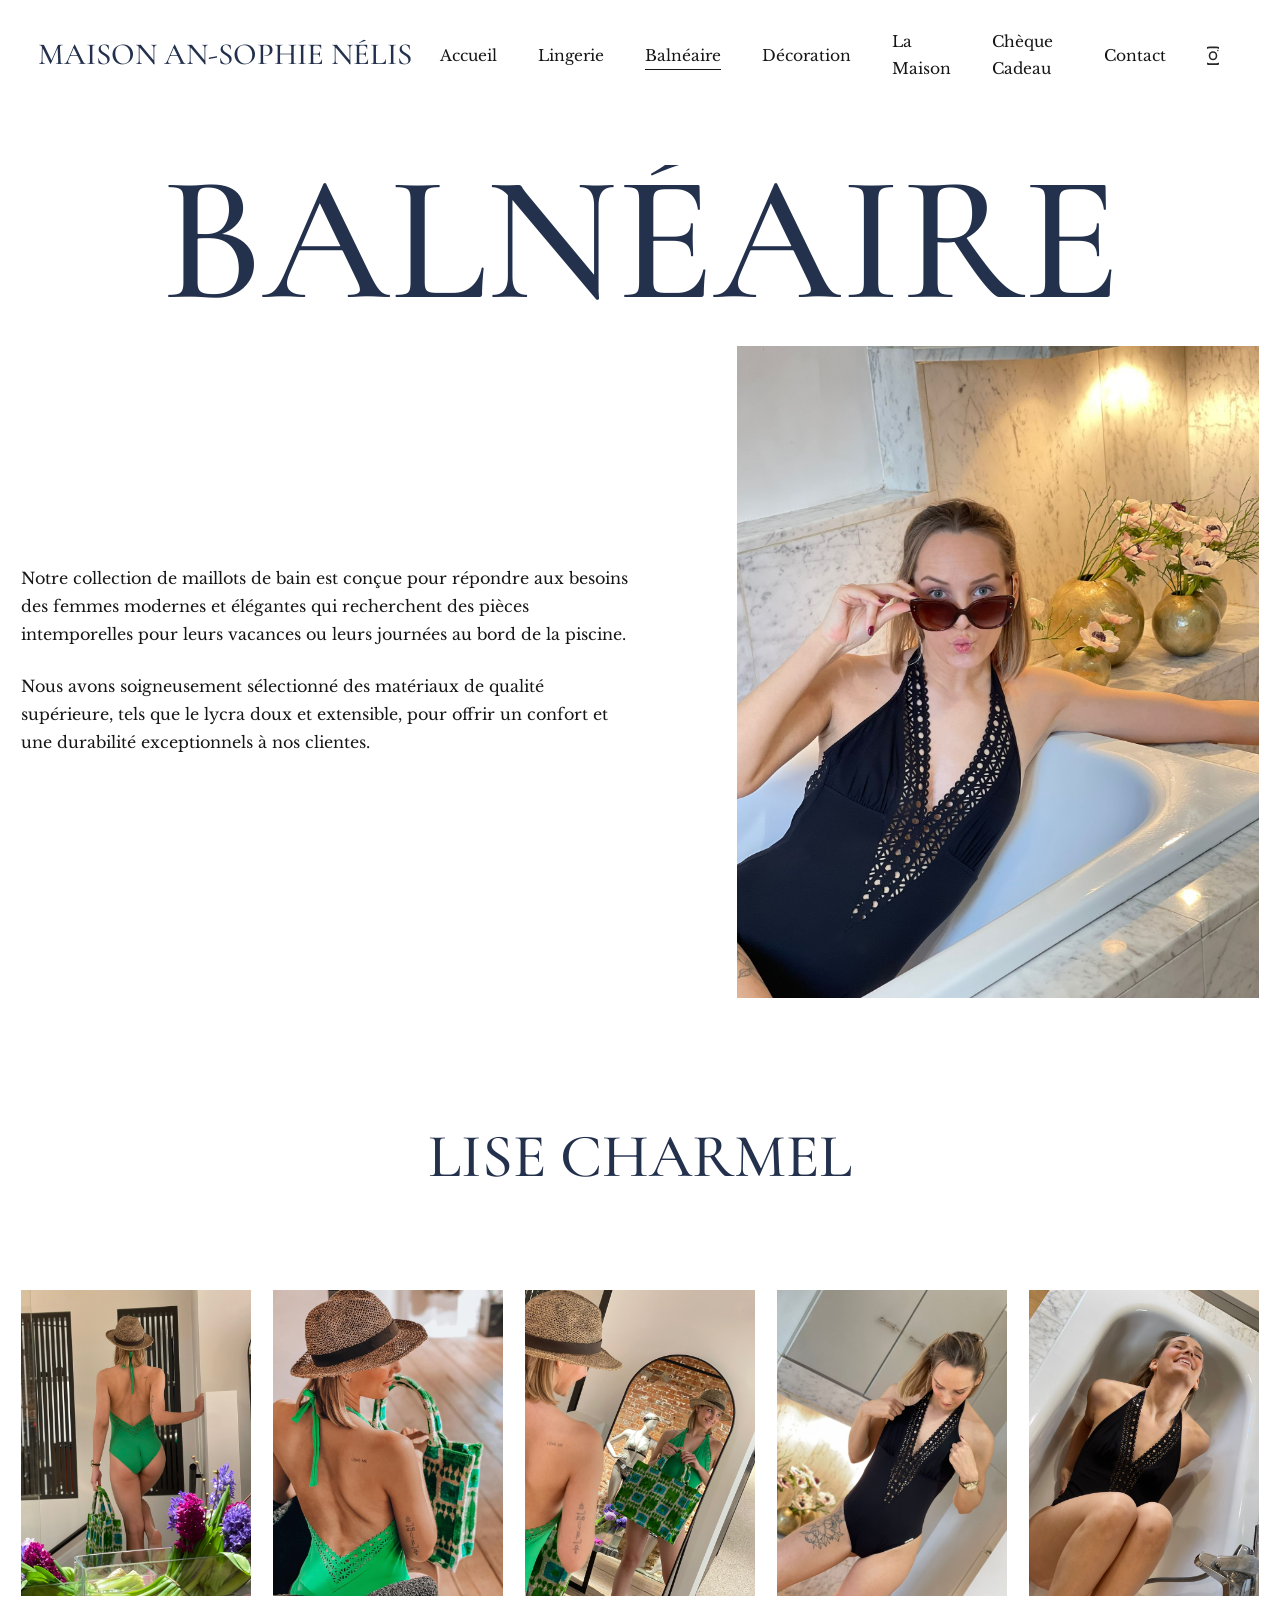
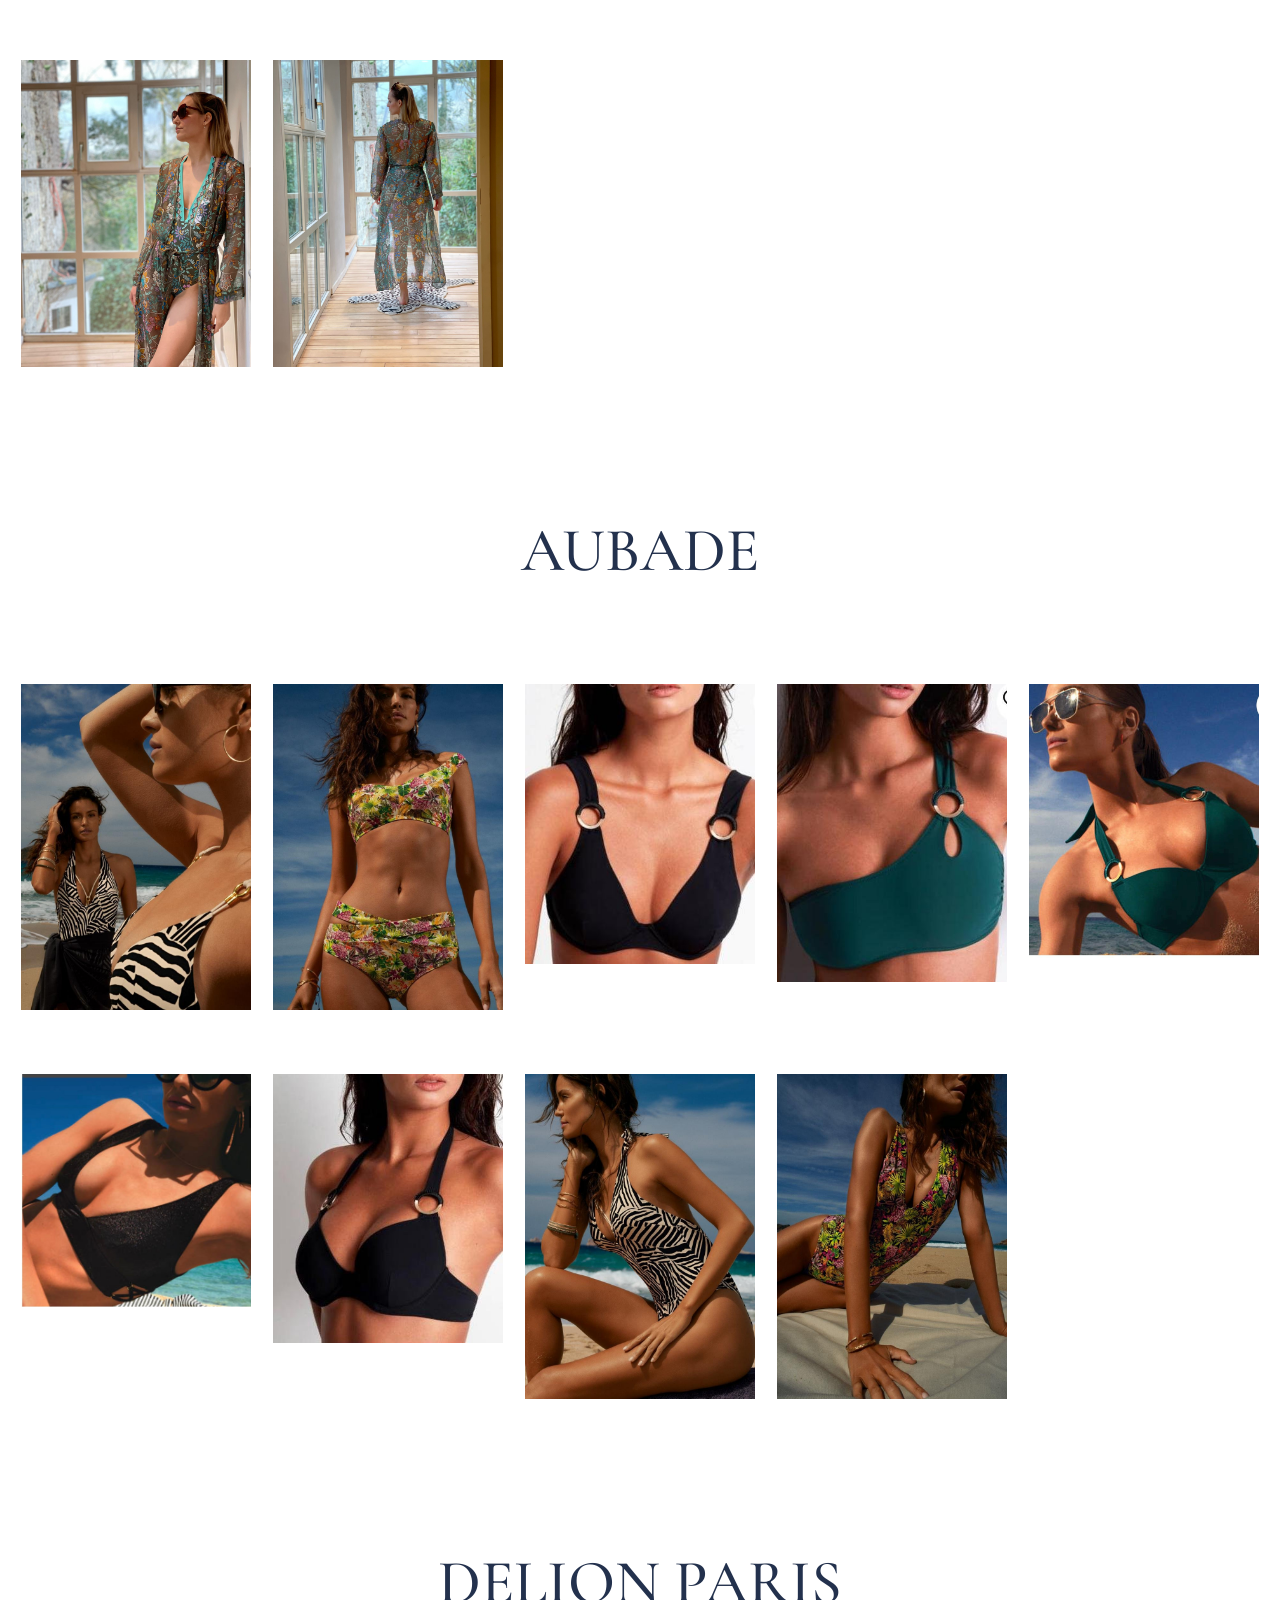
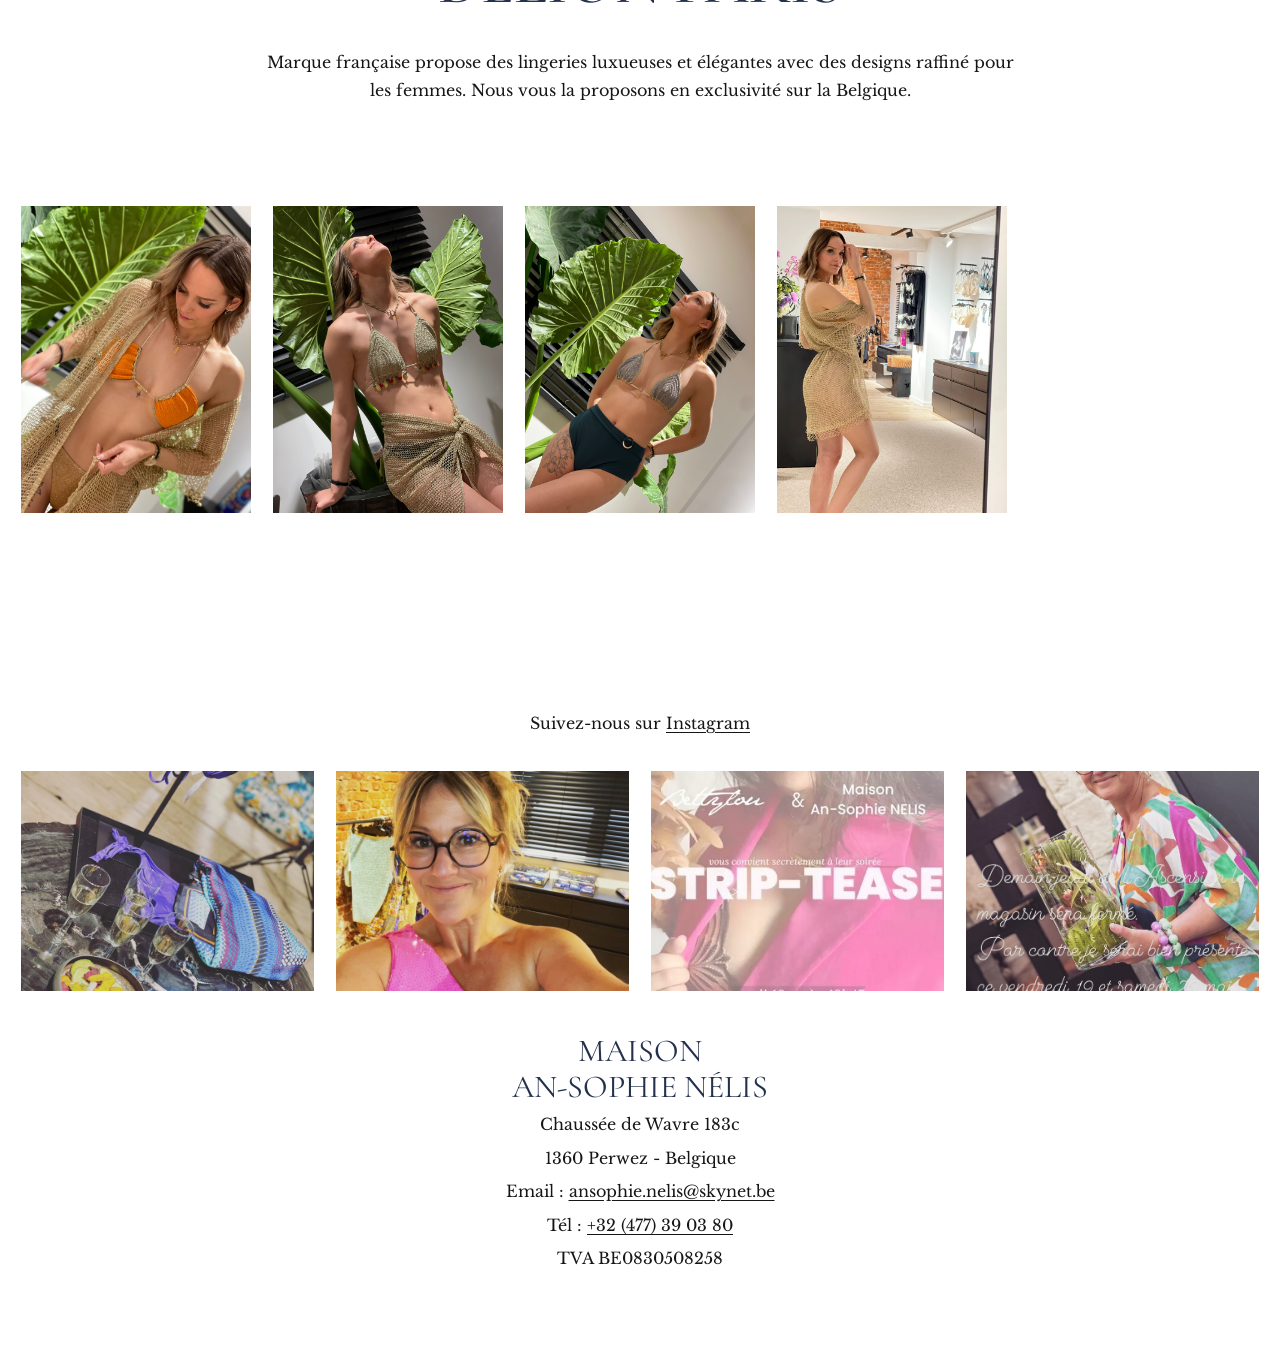
==== balneaire.html @ 910b3663 "Initial commit: Maison An-Sophie Nélis website - Clean and professional structure" ====
<!doctype html>
<html lang="fr-BE">
<head>
  <meta charset="utf-8">
  <meta name="viewport" content="width=device-width, initial-scale=1">
  <title>Balnéaire | Maison An-Sophie Nélis</title>
  <meta name="description" content="Collection de maillots de bain haut de gamme à Perwez Brabant Wallon, sélectionnée pour le confort, la durabilité et l'élégance.">
  <link rel="preconnect" href="https://fonts.googleapis.com">
  <link rel="preconnect" href="https://fonts.gstatic.com" crossorigin>
  <link href="https://fonts.googleapis.com/css2?family=Cormorant+Garamond:wght@500&amp;family=Libre+Baskerville:wght@400;700&amp;display=swap" rel="stylesheet">
  <link rel="stylesheet" href="styles.css">
</head>
<body>
  <header class="site-header">
    <a class="brand" href="index.html">Maison An-Sophie Nélis</a>
    <button class="menu-toggle" type="button" aria-label="Ouvrir le menu" aria-expanded="false"><span></span></button>
    <nav class="nav" aria-label="Navigation principale">
      <a href="index.html">Accueil</a><a href="lingerie.html">Lingerie</a><a href="balneaire.html" aria-current="page">Balnéaire</a><a href="decoration.html">Décoration</a><a href="la-maison.html">La Maison</a><a href="cheque-cadeau.html">Chèque Cadeau</a><a href="contact.html">Contact</a><a class="instagram" href="https://www.instagram.com/maisonansophienelis/" aria-label="Instagram">◎</a>
    </nav>
  </header>
  <main>
    <h1 class="page-title">Balnéaire</h1>
    <section class="hero intro-grid">
      <div class="intro-copy">
        <p>Notre collection de maillots de bain est conçue pour répondre aux besoins des femmes modernes et élégantes qui recherchent des pièces intemporelles pour leurs vacances ou leurs journées au bord de la piscine.</p>
        <p>Nous avons soigneusement sélectionné des matériaux de qualité supérieure, tels que le lycra doux et extensible, pour offrir un confort et une durabilité exceptionnels à nos clientes.</p>
      </div>
      <img class="portrait-media" src="img/swim-1.jpg" alt="Maillot de bain noir">
    </section>
    <section class="section">
      <article class="brand-section">
        <h2 class="section-title">Lise Charmel</h2>
        <div class="lingerie-gallery">
          <figure><img src="img/swim-2.jpg" alt="Collection Lise Charmel"></figure>
          <figure><img src="img/swim-3.jpg" alt="Collection Lise Charmel"></figure>
          <figure><img src="img/swim-4.jpg" alt="Collection Lise Charmel"></figure>
          <figure><img src="img/swim-5.jpg" alt="Collection Lise Charmel"></figure>
          <figure><img src="img/swim-6.jpg" alt="Collection Lise Charmel"></figure>
          <figure><img src="img/swim-7.jpg" alt="Collection Lise Charmel"></figure>
          <figure><img src="img/swim-8.jpg" alt="Collection Lise Charmel"></figure>
        </div>
      </article>

      <article class="brand-section">
        <h2 class="section-title">Aubade</h2>
        <div class="lingerie-gallery">
          <figure><img src="img/swim-9.jpg" alt="Collection Aubade"></figure>
          <figure><img src="img/swim-10.jpg" alt="Collection Aubade"></figure>
          <figure><img src="img/swim-11.jpg" alt="Collection Aubade"></figure>
          <figure><img src="img/swim-12.jpg" alt="Collection Aubade"></figure>
          <figure><img src="img/swim-13.jpg" alt="Collection Aubade"></figure>
          <figure><img src="img/swim-14.jpg" alt="Collection Aubade"></figure>
          <figure><img src="img/swim-15.jpg" alt="Collection Aubade"></figure>
          <figure><img src="img/swim-16.jpg" alt="Collection Aubade"></figure>
          <figure><img src="img/swim-17.jpg" alt="Collection Aubade"></figure>
        </div>
      </article>

      <article class="brand-section">
        <h2 class="section-title">Delion Paris</h2>
        <p>Marque française propose des lingeries luxueuses et élégantes avec des designs raffiné pour les femmes. Nous vous la proposons en exclusivité sur la Belgique.</p>
        <div class="lingerie-gallery">
          <figure><img src="img/swim-18.jpg" alt="Collection Delion Paris"></figure>
          <figure><img src="img/swim-19.jpg" alt="Collection Delion Paris"></figure>
          <figure><img src="img/swim-20.jpg" alt="Collection Delion Paris"></figure>
          <figure><img src="img/swim-21.jpg" alt="Collection Delion Paris"></figure>
        </div>
      </article>
    </section>
  </main>
  <footer class="footer">
    <div class="social-strip">Suivez-nous sur <a href="https://www.instagram.com/maisonansophienelis/">Instagram</a></div>
    <a href="https://www.instagram.com/maisonansophienelis/" target="_blank" rel="noopener" class="insta-link"><div class="insta-grid"><img src="img/swim-22.jpg" alt=""><img src="img/swim-23.jpg" alt=""><img src="img/swim-24.jpg" alt=""><img src="img/swim-25.jpg" alt=""></div></a>
    <div class="footer-title">Maison<br>An-Sophie Nélis</div><p>Chaussée de Wavre 183c</p><p>1360 Perwez - Belgique</p><p>Email : <a href="mailto:ansophie.nelis@skynet.be">ansophie.nelis@skynet.be</a></p><p>Tél : <a href="tel:+32477390380">+32 (477) 39 03 80</a></p><p>TVA BE0830508258</p>
  </footer>
  <script src="script.js"></script>
</body>
</html>
---- styles.css ----
:root {
  --ink: #23314d;
  --text: #161616;
  --muted: #666;
  --line: #dedede;
  --paper: #fff;
  --soft: #f6f4f1;
  --max: 1320px;
  --serif: "Cormorant Garamond", "Times New Roman", serif;
  --body: "Libre Baskerville", Georgia, serif;
}

* {
  box-sizing: border-box;
}

html {
  scroll-behavior: smooth;
}

body {
  margin: 0;
  background: var(--paper);
  color: var(--text);
  font-family: var(--body);
  font-size: 16px;
  line-height: 1.75;
}

main,
.footer {
  will-change: opacity, transform;
}

.page-leave {
  opacity: 0;
  transform: translateY(10px);
  transition:
    opacity 180ms ease,
    transform 180ms ease;
}

.page-enter {
  animation: pageIn 480ms ease both;
}

img {
  display: block;
  max-width: 100%;
  height: auto;
}

a {
  color: inherit;
  text-underline-offset: 0.18em;
}

.site-header {
  position: sticky;
  top: 0;
  z-index: 10;
  isolation: isolate;
  display: grid;
  grid-template-columns: auto 1fr auto;
  align-items: center;
  gap: 28px;
  padding: 28px clamp(18px, 3vw, 56px);
  background: #fff;
  transform: translateZ(0);
  backface-visibility: hidden;
}

.brand {
  color: var(--ink);
  font-family: var(--serif);
  font-size: clamp(1.65rem, 2.4vw, 2.6rem);
  font-weight: 500;
  line-height: 1;
  text-decoration: none;
  text-transform: uppercase;
  white-space: nowrap;
}

.nav {
  justify-self: end;
  display: flex;
  align-items: center;
  gap: clamp(18px, 3.2vw, 58px);
  font-size: 0.97rem;
}

.nav a {
  text-decoration: none;
  border-bottom: 1px solid transparent;
  transition: color 180ms ease, border-color 180ms ease, opacity 180ms ease;
}

.nav a:hover,
.nav a[aria-current="page"] {
  border-color: currentColor;
}

body.is-navigating .site-header,
body.is-navigating .site-header * {
  transition: none !important;
  animation: none !important;
}

.instagram {
  display: inline-block;
  width: 22px;
  height: 22px;
  border: 0;
  border-radius: 0;
  background-image: url("data:image/svg+xml,%3Csvg xmlns='http://www.w3.org/2000/svg' width='22' height='22' viewBox='0 0 24 24' fill='none' stroke='%23111111' stroke-width='1.8' stroke-linecap='round' stroke-linejoin='round'%3E%3Crect width='18' height='18' x='3' y='3' rx='5' ry='5'/%3E%3Ccircle cx='12' cy='12' r='4'/%3E%3Ccircle cx='17.5' cy='6.5' r='0.8' fill='%23111111' stroke='none'/%3E%3C/svg%3E");
  background-position: center;
  background-repeat: no-repeat;
  background-size: 22px 22px;
  text-decoration: none;
  font-size: 0;
  line-height: 1;
  vertical-align: middle;
  opacity: 0.9;
  transition: opacity 180ms ease, transform 180ms ease;
}

.instagram:hover {
  opacity: 1;
  transform: translateY(-1px);
}

.menu-toggle {
  display: none;
  justify-self: end;
  width: 42px;
  height: 38px;
  border: 0;
  background: transparent;
  color: var(--ink);
  padding: 0;
}

.menu-toggle span,
.menu-toggle::before,
.menu-toggle::after {
  content: "";
  display: block;
  width: 18px;
  height: 1px;
  margin: 5px auto;
  background: currentColor;
}

.page-title {
  margin: 54px 0 30px;
  overflow: hidden;
  color: var(--ink);
  font-family: var(--serif);
  font-size: clamp(5.2rem, 14vw, 12.5rem);
  font-weight: 500;
  line-height: 0.84;
  text-align: center;
  text-transform: uppercase;
  white-space: nowrap;
  animation: titleIn 760ms ease both;
}

.hero {
  width: min(var(--max), calc(100% - 42px));
  margin: 0 auto clamp(76px, 10vw, 150px);
}

.intro-grid {
  display: grid;
  grid-template-columns: minmax(0, 1fr) minmax(300px, 0.85fr);
  align-items: center;
  gap: clamp(34px, 8vw, 120px);
}

.intro-copy {
  max-width: 650px;
}

.intro-copy p {
  margin: 0 0 1.45rem;
}

.intro-copy .lead {
  color: var(--ink);
  font-family: var(--serif);
  font-size: clamp(1.75rem, 3.4vw, 3.15rem);
  line-height: 1.22;
  text-transform: uppercase;
}

.lead {
  color: var(--ink);
  font-family: var(--serif);
  font-size: clamp(1.65rem, 3vw, 2.8rem);
  line-height: 1.28;
  text-transform: uppercase;
}

.framed-media {
  width: 100%;
  aspect-ratio: 4 / 3;
  object-fit: cover;
}

.portrait-media {
  width: 100%;
  aspect-ratio: 4 / 5;
  object-fit: cover;
}

.video-placeholder {
  position: relative;
  display: grid;
  place-items: center;
  width: min(1120px, 100%);
  aspect-ratio: 16 / 9;
  margin: 0 auto 92px;
  overflow: hidden;
  background: #ddd;
  animation: mediaIn 760ms ease 120ms both;
}

.video-placeholder img {
  width: 100%;
  height: 100%;
  object-fit: cover;
  filter: saturate(0.9) blur(1px);
}

.play {
  position: absolute;
  display: grid;
  place-items: center;
  width: 84px;
  height: 84px;
  border-radius: 50%;
  background: rgba(35, 31, 29, 0.7);
  color: #fff;
  font-size: 2rem;
}

.section {
  width: min(var(--max), calc(100% - 42px));
  margin: 0 auto clamp(78px, 10vw, 150px);
  animation: contentIn 700ms ease 180ms both;
}

.section-narrow {
  width: min(760px, calc(100% - 42px));
  margin: 0 auto clamp(78px, 10vw, 150px);
  text-align: center;
  animation: contentIn 700ms ease 180ms both;
}

.section-title {
  margin: 0 0 34px;
  color: var(--ink);
  font-family: var(--serif);
  font-size: clamp(2.4rem, 4.8vw, 4.8rem);
  font-weight: 500;
  line-height: 1;
  text-align: center;
  text-transform: uppercase;
}

.brand-section {
  margin-bottom: clamp(84px, 12vw, 180px);
}

.brand-section p {
  max-width: 760px;
  margin: 0 auto 40px;
  text-align: center;
}

.lingerie-hero {
  grid-template-columns: minmax(0, 1fr) minmax(220px, 300px);
}

.lingerie-hero-media {
  width: 100%;
  aspect-ratio: 3 / 4;
  object-fit: cover;
  object-position: center top;
  justify-self: center;
}

.lingerie-gallery {
  display: grid;
  grid-template-columns: repeat(5, minmax(0, 1fr));
  gap: clamp(30px, 5vw, 68px) clamp(14px, 2vw, 22px);
  align-items: start;
  margin-top: clamp(56px, 8vw, 110px);
}

.lingerie-gallery-compact {
  max-width: 760px;
}

.lingerie-gallery figure {
  min-width: 0;
  margin: 0;
}

.lingerie-gallery img {
  width: 100%;
  height: auto;
}

.lingerie-gallery figcaption {
  margin-top: 8px;
  color: var(--text);
  font-size: 0.78rem;
  line-height: 1.35;
}

.gallery-offset-right {
  grid-column: 5;
}

.gallery-spacer {
  min-height: 1px;
}

.gallery {
  display: grid;
  grid-template-columns: repeat(4, minmax(0, 1fr));
  gap: clamp(18px, 3vw, 46px);
  align-items: start;
}

.gallery.mosaic {
  grid-template-columns: repeat(3, minmax(0, 1fr));
}

.tile {
  min-height: 220px;
  background: var(--soft);
  border: 1px solid var(--line);
}

.tile img {
  width: 100%;
  height: 100%;
  min-height: inherit;
  object-fit: cover;
}

.tile.placeholder {
  display: grid;
  place-items: center;
  min-height: 260px;
  padding: 26px;
  color: var(--ink);
  font-family: var(--serif);
  font-size: 1.35rem;
  line-height: 1.2;
  text-align: center;
  text-transform: uppercase;
}

.lookbook {
  display: grid;
  grid-template-columns: repeat(5, minmax(0, 1fr));
  gap: 22px;
  margin-bottom: 34px;
}

.look {
  padding: 18px;
  background: var(--soft);
  border: 1px solid var(--line);
  color: var(--ink);
  font-family: var(--serif);
  min-height: 180px;
}

.look strong {
  display: block;
  margin-bottom: 8px;
  font-size: 1.45rem;
  font-weight: 500;
  text-transform: uppercase;
}

.contact-layout {
  display: grid;
  grid-template-columns: 1fr 0.85fr;
  gap: clamp(36px, 8vw, 120px);
  align-items: start;
}

.contact-form {
  display: grid;
  gap: 18px;
}

.form-row {
  display: grid;
  grid-template-columns: 1fr 1fr;
  gap: 16px;
}

label {
  display: grid;
  gap: 6px;
}

input,
textarea {
  width: 100%;
  border: 1px solid #aaa;
  padding: 13px 14px;
  background: #fff;
  color: var(--text);
  font: inherit;
}

textarea {
  min-height: 140px;
  resize: vertical;
}

button,
.button {
  width: fit-content;
  border: 2px solid var(--ink);
  padding: 13px 34px;
  background: #fff;
  color: var(--ink);
  font: inherit;
  text-decoration: none;
  cursor: pointer;
}

button:hover,
.button:hover {
  background: var(--ink);
  color: #fff;
}

.map {
  width: 100%;
  min-height: 360px;
  border: 0;
  filter: grayscale(1);
}

.footer {
  width: min(var(--max), calc(100% - 42px));
  margin: 0 auto;
  padding: 42px 0 80px;
  text-align: center;
  animation: contentIn 700ms ease 260ms both;
}

@keyframes titleIn {
  from {
    opacity: 0;
    transform: translateY(18px);
  }
  to {
    opacity: 1;
    transform: translateY(0);
  }
}

@keyframes mediaIn {
  from {
    opacity: 0;
    transform: scale(0.985);
  }
  to {
    opacity: 1;
    transform: scale(1);
  }
}

@keyframes contentIn {
  from {
    opacity: 0;
    transform: translateY(18px);
  }
  to {
    opacity: 1;
    transform: translateY(0);
  }
}

@keyframes pageIn {
  from {
    opacity: 0;
    transform: translateY(18px);
  }
  to {
    opacity: 1;
    transform: translateY(0);
  }
}

.social-strip {
  margin-bottom: 34px;
}

.insta-grid {
  display: grid;
  grid-template-columns: repeat(4, 1fr);
  gap: 22px;
  margin-bottom: 42px;
}

.insta-grid img {
  width: 100%;
  aspect-ratio: 4 / 3;
  object-fit: cover;
}

.footer-title {
  color: var(--ink);
  font-family: var(--serif);
  font-size: 2rem;
  line-height: 1.12;
  text-transform: uppercase;
}

.footer p {
  margin: 0.35rem 0;
}

@media (max-width: 1040px) {
  .site-header {
    grid-template-columns: 1fr auto;
  }

  .menu-toggle {
    display: block;
  }

  .nav {
    position: absolute;
    top: 100%;
    left: 0;
    right: 0;
    display: none;
    padding: 20px 24px 30px;
    background: #fff;
    border-top: 1px solid var(--line);
  }

  .site-header.is-open .nav {
    display: grid;
    justify-items: start;
    gap: 14px;
  }

  .instagram {
    display: none;
  }

  .intro-grid,
  .contact-layout {
    grid-template-columns: 1fr;
  }

  .lingerie-gallery {
    grid-template-columns: repeat(2, minmax(0, 1fr));
  }

  .gallery-offset-right {
    grid-column: auto;
  }

  .gallery-spacer {
    display: none;
  }

  .gallery,
  .gallery.mosaic,
  .lookbook {
    grid-template-columns: repeat(2, minmax(0, 1fr));
  }
}

@media (max-width: 640px) {
  body {
    font-size: 15px;
  }

  .site-header {
    padding: 18px;
  }

  .brand {
    white-space: normal;
  }

  .page-title {
    margin-top: 34px;
    font-size: clamp(3.6rem, 18vw, 6rem);
  }

  .hero,
  .section,
  .section-narrow,
  .footer {
    width: min(100% - 28px, var(--max));
  }

  .gallery,
  .gallery.mosaic,
  .lingerie-gallery,
  .lookbook,
  .insta-grid,
  .form-row {
    grid-template-columns: 1fr;
  }
}

@media (prefers-reduced-motion: reduce) {
  html {
    scroll-behavior: auto;
  }

  *,
  *::before,
  *::after {
    animation-duration: 1ms !important;
    animation-iteration-count: 1 !important;
    transition-duration: 1ms !important;
  }

  body,
  .page-leave,
  .page-enter {
    opacity: 1;
    transform: none;
  }
}

/* Back to Top Button */
.back-to-top {
  position: fixed;
  right: 28px;
  bottom: 28px;
  z-index: 99;
  display: flex;
  flex-direction: column;
  align-items: center;
  gap: 4px;
  background: transparent;
  color: var(--ink);
  border: none;
  cursor: pointer;
  opacity: 0;
  visibility: hidden;
  transition: opacity 0.3s, visibility 0.3s, transform 0.3s;
  text-decoration: none;
  font-family: var(--serif);
  font-size: 0.75rem;
  text-transform: uppercase;
  letter-spacing: 0.1em;
}

.back-to-top svg {
  width: 20px;
  height: 20px;
  transition: transform 0.3s;
}

.back-to-top.is-visible {
  opacity: 0.7;
  visibility: visible;
}

.back-to-top:hover {
  opacity: 1;
  transform: translateY(-5px);
}
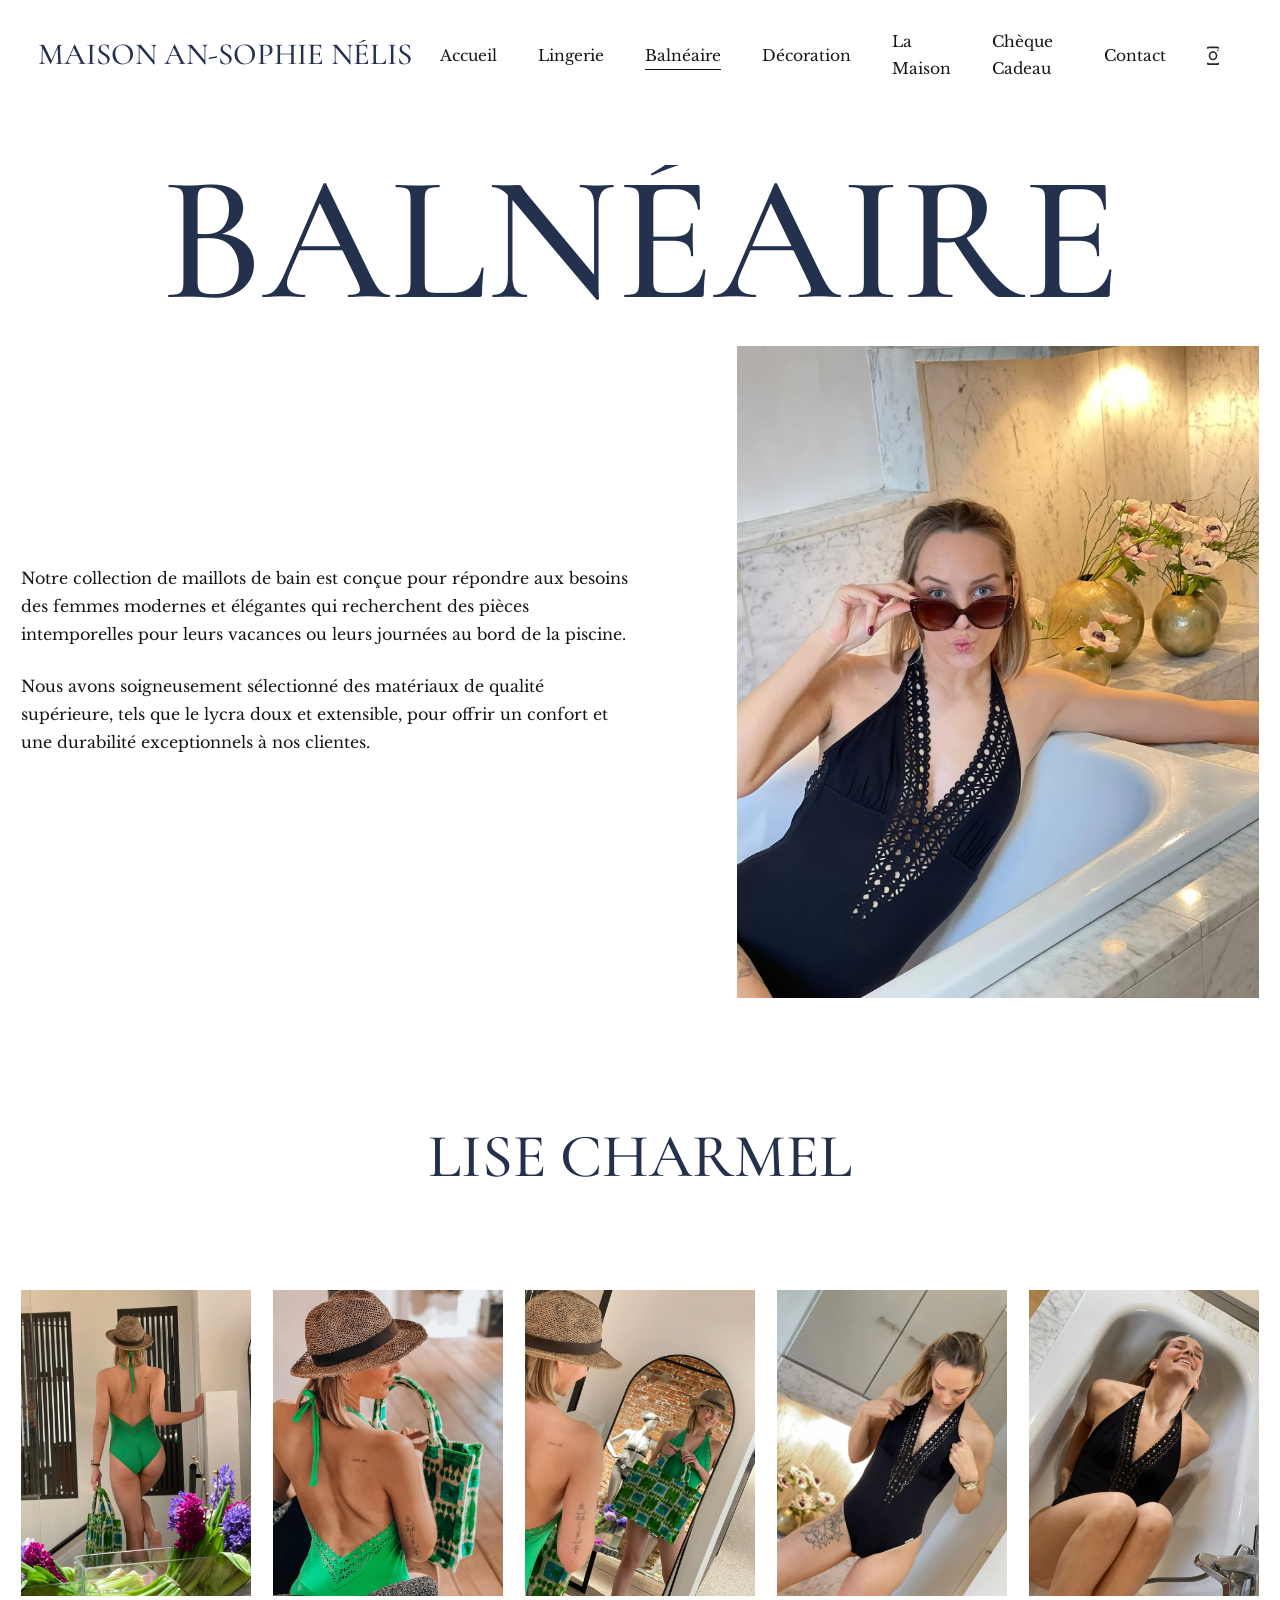
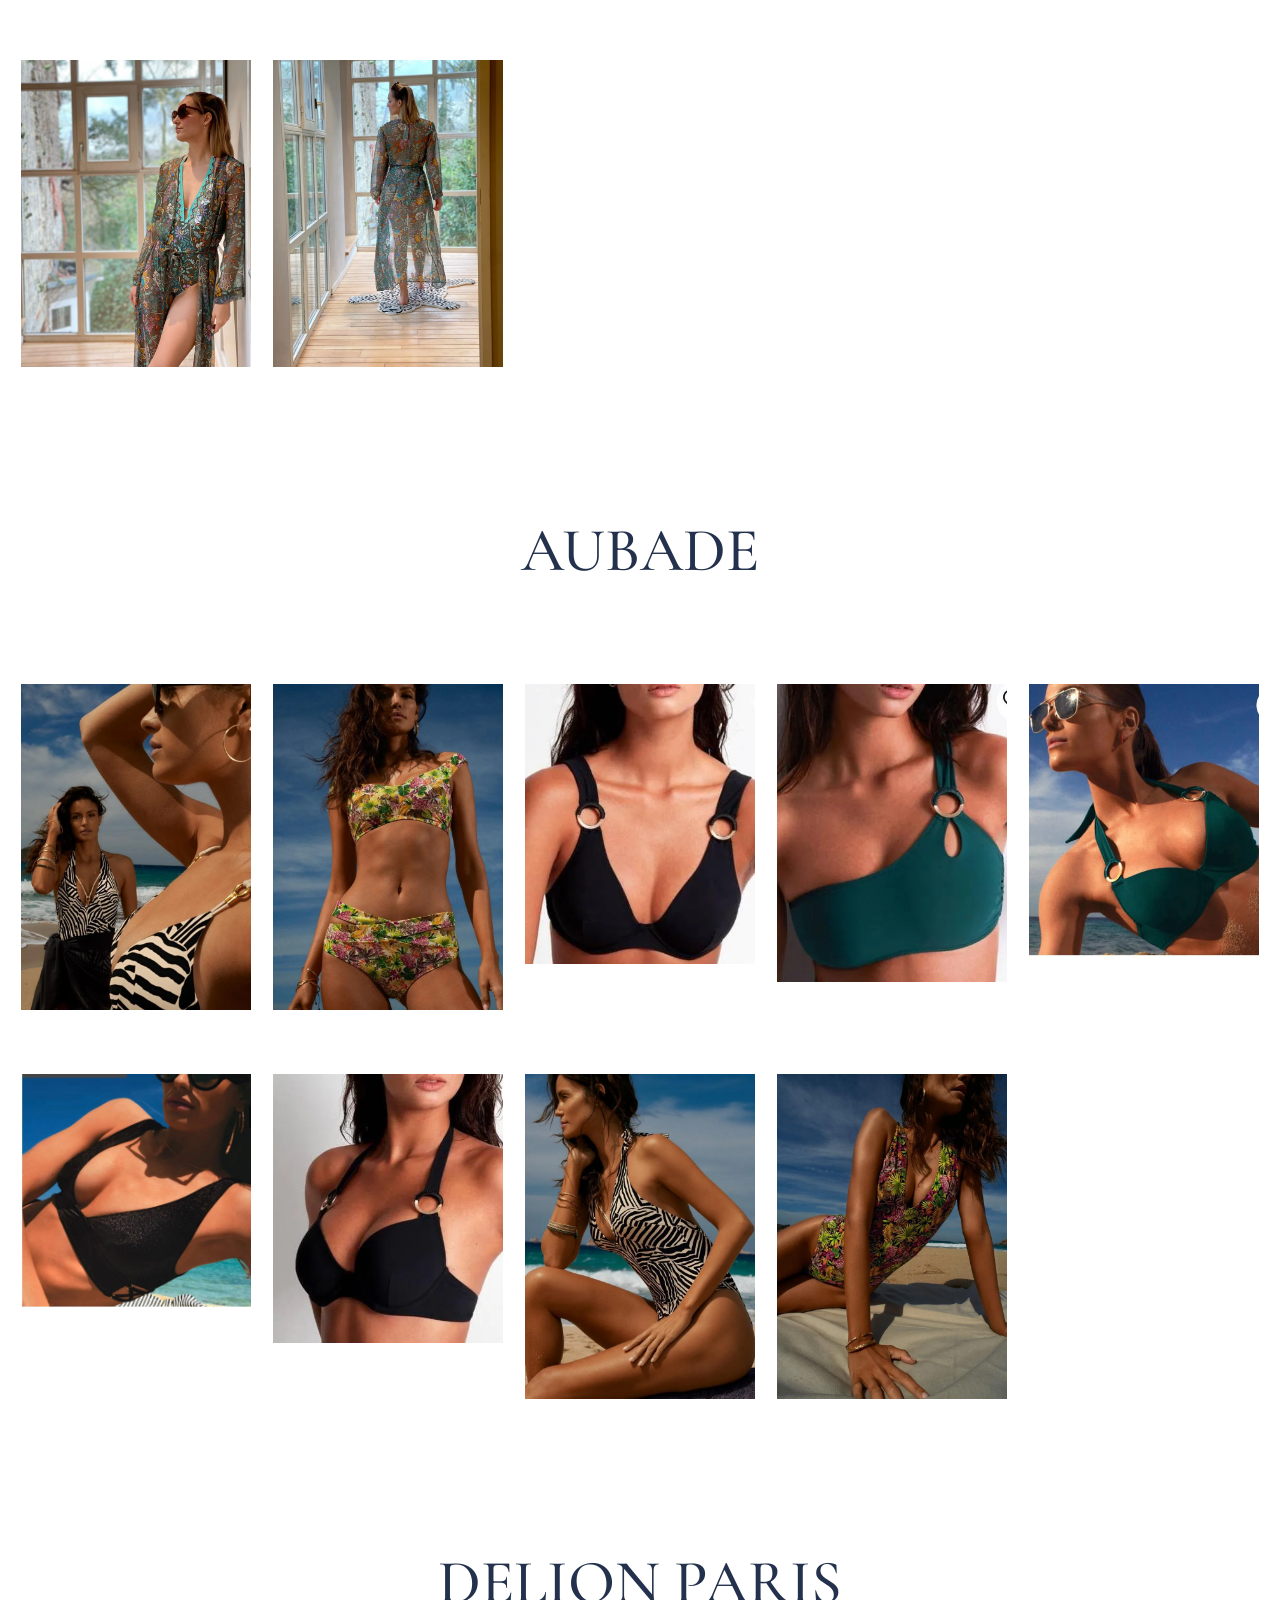
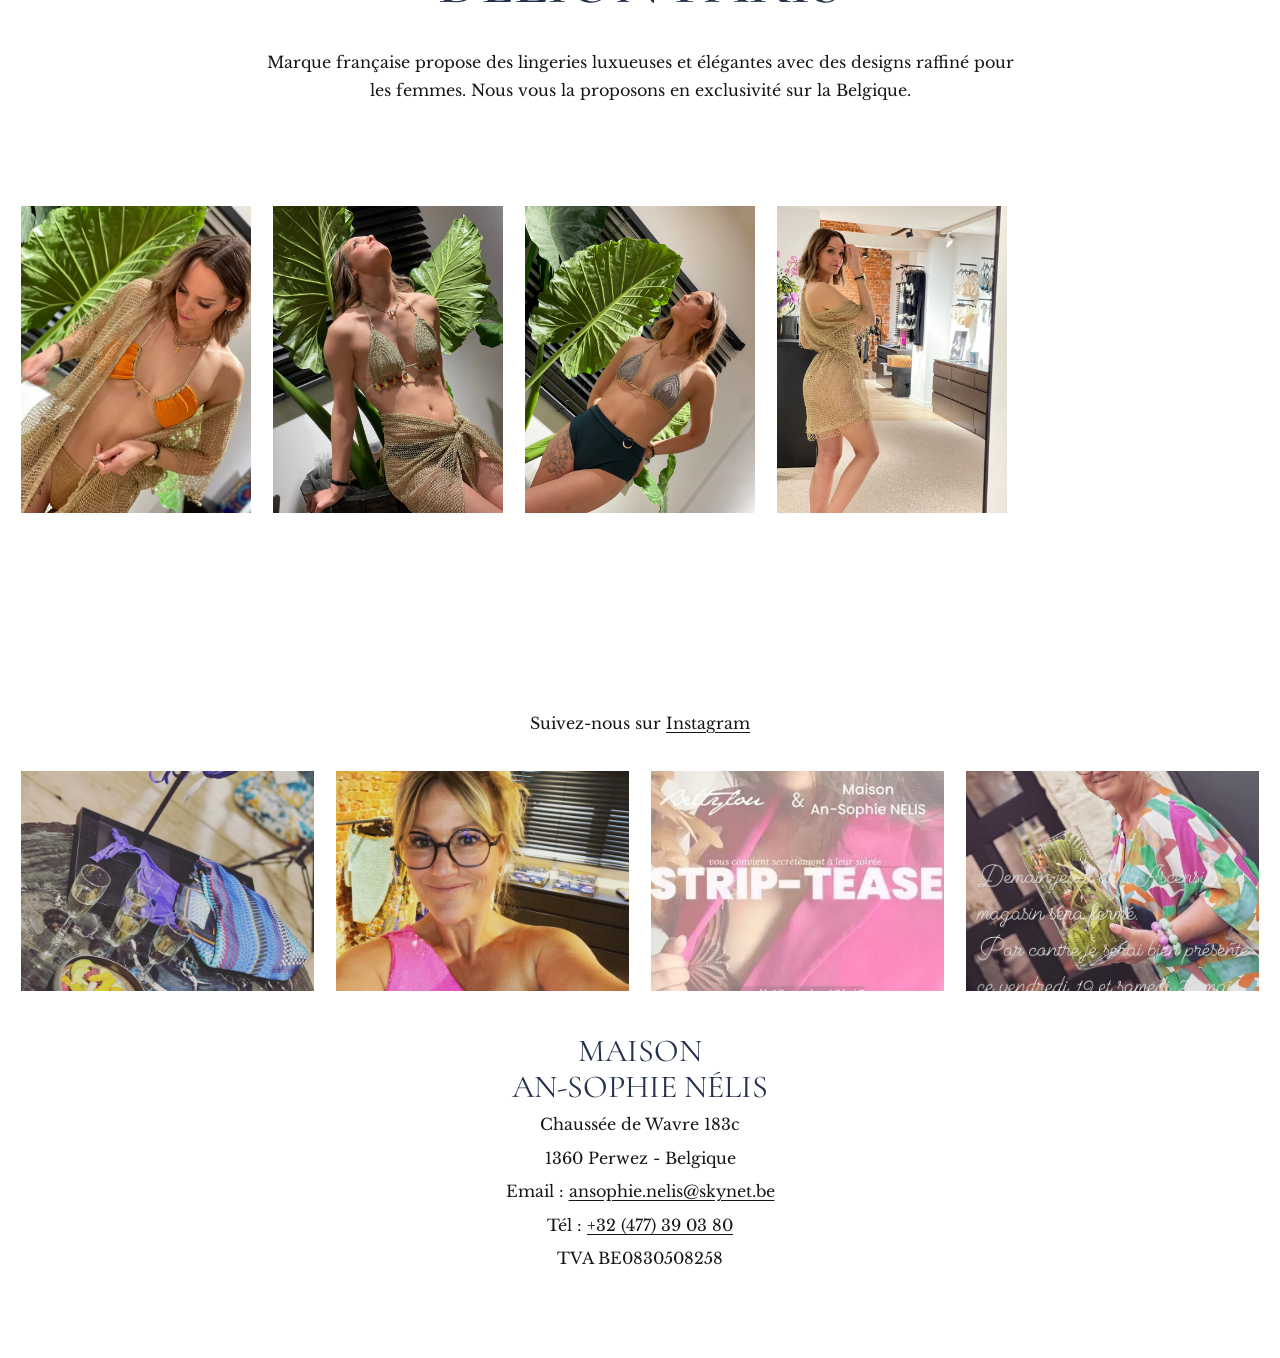
==== commit 9c9a9b68: "Optimize images: Convert to WebP and resize for ultra-fast loading" ====
--- a/balneaire.html
+++ b/balneaire.html
@@ -25,34 +25,34 @@
         <p>Notre collection de maillots de bain est conçue pour répondre aux besoins des femmes modernes et élégantes qui recherchent des pièces intemporelles pour leurs vacances ou leurs journées au bord de la piscine.</p>
         <p>Nous avons soigneusement sélectionné des matériaux de qualité supérieure, tels que le lycra doux et extensible, pour offrir un confort et une durabilité exceptionnels à nos clientes.</p>
       </div>
-      <img class="portrait-media" src="img/swim-1.jpg" alt="Maillot de bain noir">
+      <img class="portrait-media" src="img/swim-1.webp" alt="Maillot de bain noir">
     </section>
     <section class="section">
       <article class="brand-section">
         <h2 class="section-title">Lise Charmel</h2>
         <div class="lingerie-gallery">
-          <figure><img src="img/swim-2.jpg" alt="Collection Lise Charmel"></figure>
-          <figure><img src="img/swim-3.jpg" alt="Collection Lise Charmel"></figure>
-          <figure><img src="img/swim-4.jpg" alt="Collection Lise Charmel"></figure>
-          <figure><img src="img/swim-5.jpg" alt="Collection Lise Charmel"></figure>
-          <figure><img src="img/swim-6.jpg" alt="Collection Lise Charmel"></figure>
-          <figure><img src="img/swim-7.jpg" alt="Collection Lise Charmel"></figure>
-          <figure><img src="img/swim-8.jpg" alt="Collection Lise Charmel"></figure>
+          <figure><img src="img/swim-2.webp" alt="Collection Lise Charmel"></figure>
+          <figure><img src="img/swim-3.webp" alt="Collection Lise Charmel"></figure>
+          <figure><img src="img/swim-4.webp" alt="Collection Lise Charmel"></figure>
+          <figure><img src="img/swim-5.webp" alt="Collection Lise Charmel"></figure>
+          <figure><img src="img/swim-6.webp" alt="Collection Lise Charmel"></figure>
+          <figure><img src="img/swim-7.webp" alt="Collection Lise Charmel"></figure>
+          <figure><img src="img/swim-8.webp" alt="Collection Lise Charmel"></figure>
         </div>
       </article>
 
       <article class="brand-section">
         <h2 class="section-title">Aubade</h2>
         <div class="lingerie-gallery">
-          <figure><img src="img/swim-9.jpg" alt="Collection Aubade"></figure>
-          <figure><img src="img/swim-10.jpg" alt="Collection Aubade"></figure>
-          <figure><img src="img/swim-11.jpg" alt="Collection Aubade"></figure>
-          <figure><img src="img/swim-12.jpg" alt="Collection Aubade"></figure>
-          <figure><img src="img/swim-13.jpg" alt="Collection Aubade"></figure>
-          <figure><img src="img/swim-14.jpg" alt="Collection Aubade"></figure>
-          <figure><img src="img/swim-15.jpg" alt="Collection Aubade"></figure>
-          <figure><img src="img/swim-16.jpg" alt="Collection Aubade"></figure>
-          <figure><img src="img/swim-17.jpg" alt="Collection Aubade"></figure>
+          <figure><img src="img/swim-9.webp" alt="Collection Aubade"></figure>
+          <figure><img src="img/swim-10.webp" alt="Collection Aubade"></figure>
+          <figure><img src="img/swim-11.webp" alt="Collection Aubade"></figure>
+          <figure><img src="img/swim-12.webp" alt="Collection Aubade"></figure>
+          <figure><img src="img/swim-13.webp" alt="Collection Aubade"></figure>
+          <figure><img src="img/swim-14.webp" alt="Collection Aubade"></figure>
+          <figure><img src="img/swim-15.webp" alt="Collection Aubade"></figure>
+          <figure><img src="img/swim-16.webp" alt="Collection Aubade"></figure>
+          <figure><img src="img/swim-17.webp" alt="Collection Aubade"></figure>
         </div>
       </article>
 
@@ -60,17 +60,17 @@
         <h2 class="section-title">Delion Paris</h2>
         <p>Marque française propose des lingeries luxueuses et élégantes avec des designs raffiné pour les femmes. Nous vous la proposons en exclusivité sur la Belgique.</p>
         <div class="lingerie-gallery">
-          <figure><img src="img/swim-18.jpg" alt="Collection Delion Paris"></figure>
-          <figure><img src="img/swim-19.jpg" alt="Collection Delion Paris"></figure>
-          <figure><img src="img/swim-20.jpg" alt="Collection Delion Paris"></figure>
-          <figure><img src="img/swim-21.jpg" alt="Collection Delion Paris"></figure>
+          <figure><img src="img/swim-18.webp" alt="Collection Delion Paris"></figure>
+          <figure><img src="img/swim-19.webp" alt="Collection Delion Paris"></figure>
+          <figure><img src="img/swim-20.webp" alt="Collection Delion Paris"></figure>
+          <figure><img src="img/swim-21.webp" alt="Collection Delion Paris"></figure>
         </div>
       </article>
     </section>
   </main>
   <footer class="footer">
     <div class="social-strip">Suivez-nous sur <a href="https://www.instagram.com/maisonansophienelis/">Instagram</a></div>
-    <a href="https://www.instagram.com/maisonansophienelis/" target="_blank" rel="noopener" class="insta-link"><div class="insta-grid"><img src="img/swim-22.jpg" alt=""><img src="img/swim-23.jpg" alt=""><img src="img/swim-24.jpg" alt=""><img src="img/swim-25.jpg" alt=""></div></a>
+    <a href="https://www.instagram.com/maisonansophienelis/" target="_blank" rel="noopener" class="insta-link"><div class="insta-grid"><img src="img/swim-22.webp" alt=""><img src="img/swim-23.webp" alt=""><img src="img/swim-24.webp" alt=""><img src="img/swim-25.webp" alt=""></div></a>
     <div class="footer-title">Maison<br>An-Sophie Nélis</div><p>Chaussée de Wavre 183c</p><p>1360 Perwez - Belgique</p><p>Email : <a href="mailto:ansophie.nelis@skynet.be">ansophie.nelis@skynet.be</a></p><p>Tél : <a href="tel:+32477390380">+32 (477) 39 03 80</a></p><p>TVA BE0830508258</p>
   </footer>
   <script src="script.js"></script>
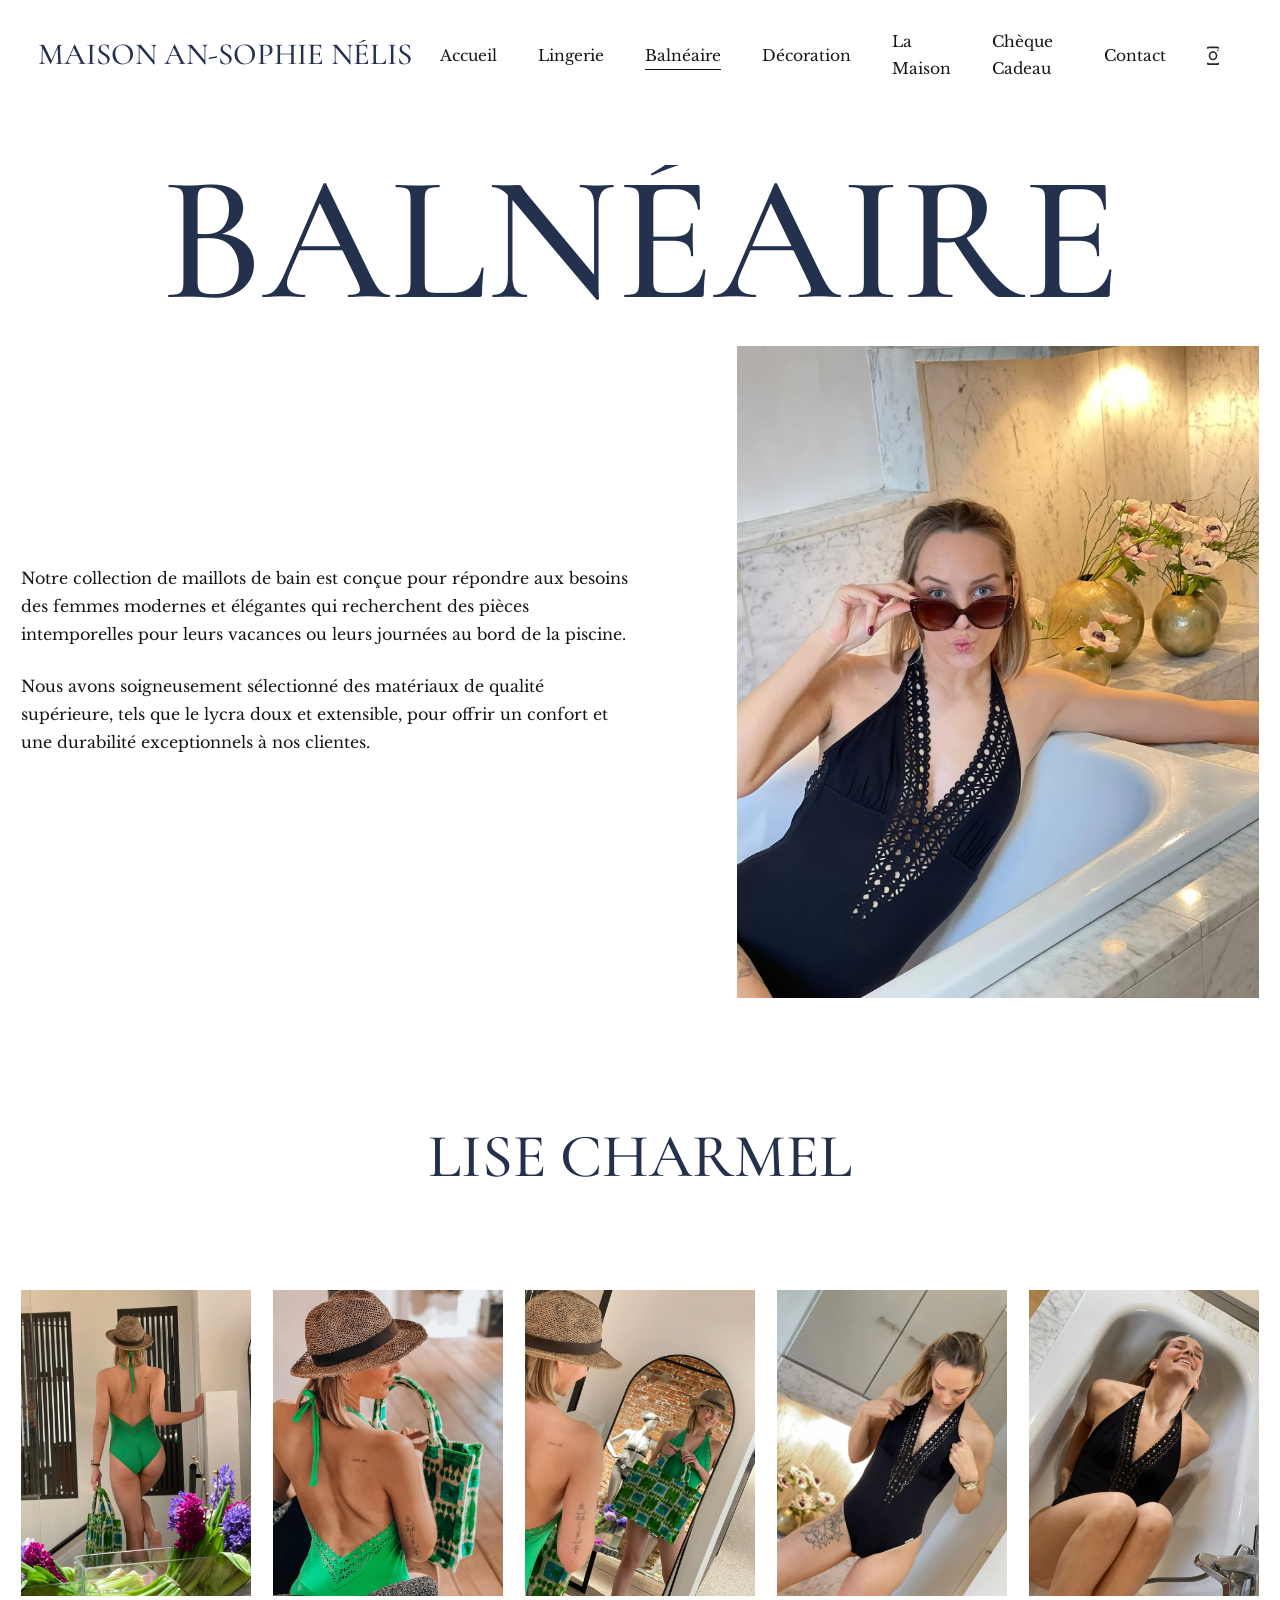
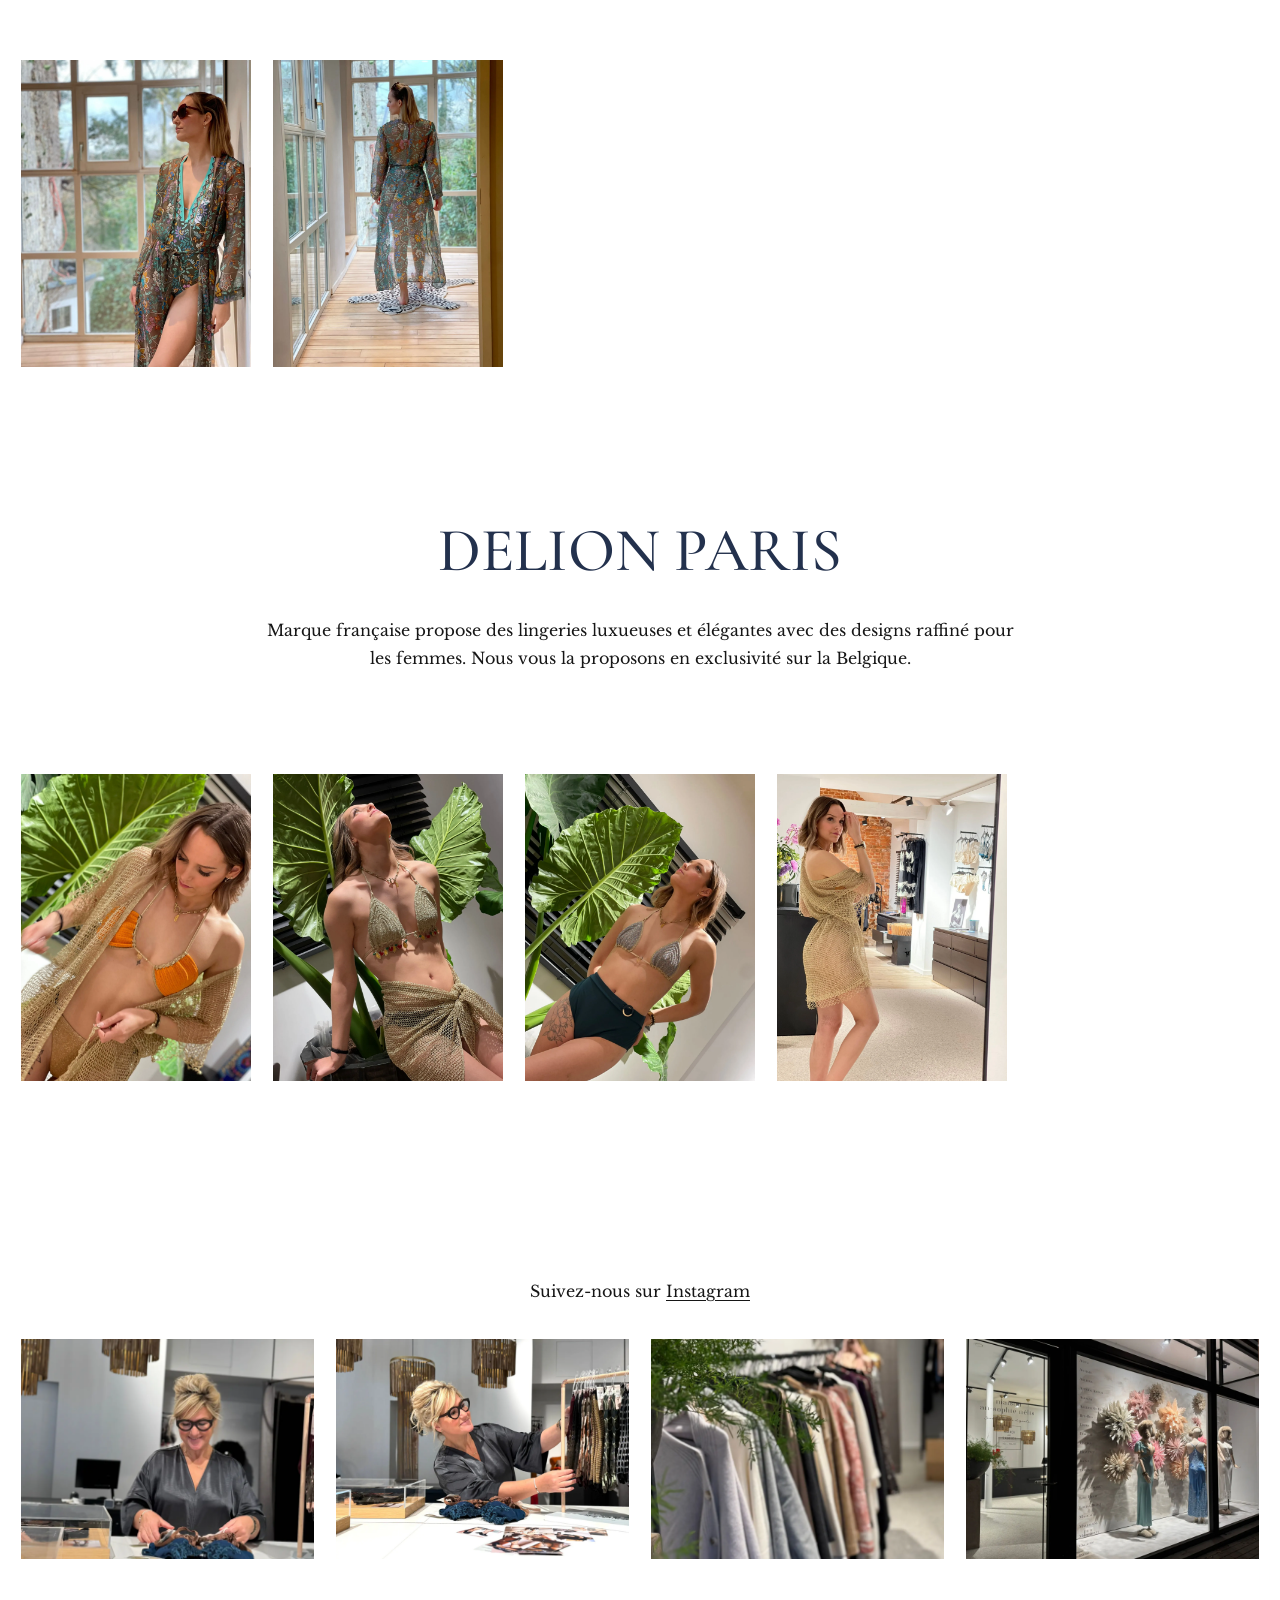
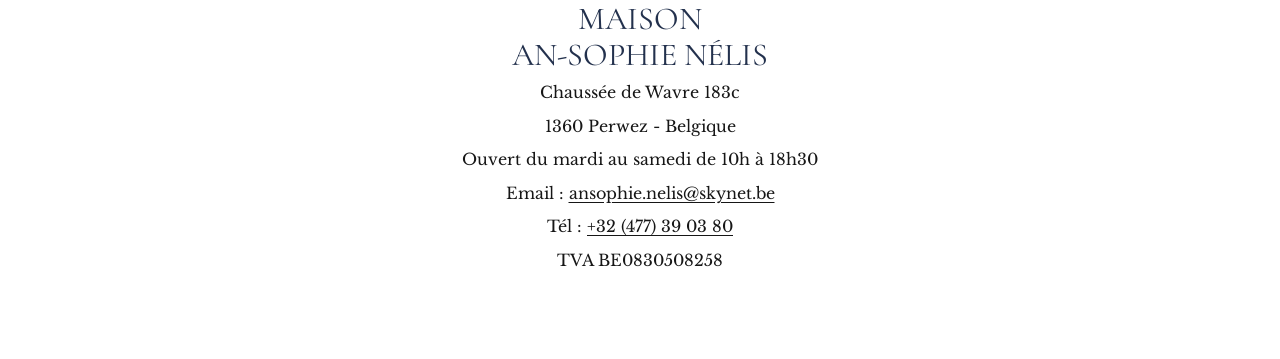
==== commit 73a822e1: "Update brand content and store hours" ====
--- a/balneaire.html
+++ b/balneaire.html
@@ -42,21 +42,6 @@
       </article>
 
       <article class="brand-section">
-        <h2 class="section-title">Aubade</h2>
-        <div class="lingerie-gallery">
-          <figure><img src="img/swim-9.webp" alt="Collection Aubade"></figure>
-          <figure><img src="img/swim-10.webp" alt="Collection Aubade"></figure>
-          <figure><img src="img/swim-11.webp" alt="Collection Aubade"></figure>
-          <figure><img src="img/swim-12.webp" alt="Collection Aubade"></figure>
-          <figure><img src="img/swim-13.webp" alt="Collection Aubade"></figure>
-          <figure><img src="img/swim-14.webp" alt="Collection Aubade"></figure>
-          <figure><img src="img/swim-15.webp" alt="Collection Aubade"></figure>
-          <figure><img src="img/swim-16.webp" alt="Collection Aubade"></figure>
-          <figure><img src="img/swim-17.webp" alt="Collection Aubade"></figure>
-        </div>
-      </article>
-
-      <article class="brand-section">
         <h2 class="section-title">Delion Paris</h2>
         <p>Marque française propose des lingeries luxueuses et élégantes avec des designs raffiné pour les femmes. Nous vous la proposons en exclusivité sur la Belgique.</p>
         <div class="lingerie-gallery">
@@ -70,8 +55,8 @@
   </main>
   <footer class="footer">
     <div class="social-strip">Suivez-nous sur <a href="https://www.instagram.com/maisonansophienelis/">Instagram</a></div>
-    <a href="https://www.instagram.com/maisonansophienelis/" target="_blank" rel="noopener" class="insta-link"><div class="insta-grid"><img src="img/swim-22.webp" alt=""><img src="img/swim-23.webp" alt=""><img src="img/swim-24.webp" alt=""><img src="img/swim-25.webp" alt=""></div></a>
-    <div class="footer-title">Maison<br>An-Sophie Nélis</div><p>Chaussée de Wavre 183c</p><p>1360 Perwez - Belgique</p><p>Email : <a href="mailto:ansophie.nelis@skynet.be">ansophie.nelis@skynet.be</a></p><p>Tél : <a href="tel:+32477390380">+32 (477) 39 03 80</a></p><p>TVA BE0830508258</p>
+    <a href="https://www.instagram.com/maisonansophienelis/" target="_blank" rel="noopener" class="insta-link"><div class="insta-grid" aria-label="Aperçu Instagram"><img src="img/conseil-lingerie-boutique-perwez.webp" alt="Conseil lingerie en boutique à Perwez"><img src="img/selection-lingerie-maison-an-sophie-nelis.webp" alt="Sélection lingerie Maison An-Sophie Nélis"><img src="img/rayon-homewear-boutique-lingerie.webp" alt="Rayon homewear dans la boutique de lingerie"><img src="img/vitrine-maison-an-sophie-nelis-perwez.webp" alt="Vitrine Maison An-Sophie Nélis à Perwez"></div></a>
+    <div class="footer-title">Maison<br>An-Sophie Nélis</div><p>Chaussée de Wavre 183c</p><p>1360 Perwez - Belgique</p><p>Ouvert du mardi au samedi de 10h à 18h30</p><p>Email : <a href="mailto:ansophie.nelis@skynet.be">ansophie.nelis@skynet.be</a></p><p>Tél : <a href="tel:+32477390380">+32 (477) 39 03 80</a></p><p>TVA BE0830508258</p>
   </footer>
   <script src="script.js"></script>
 </body>
